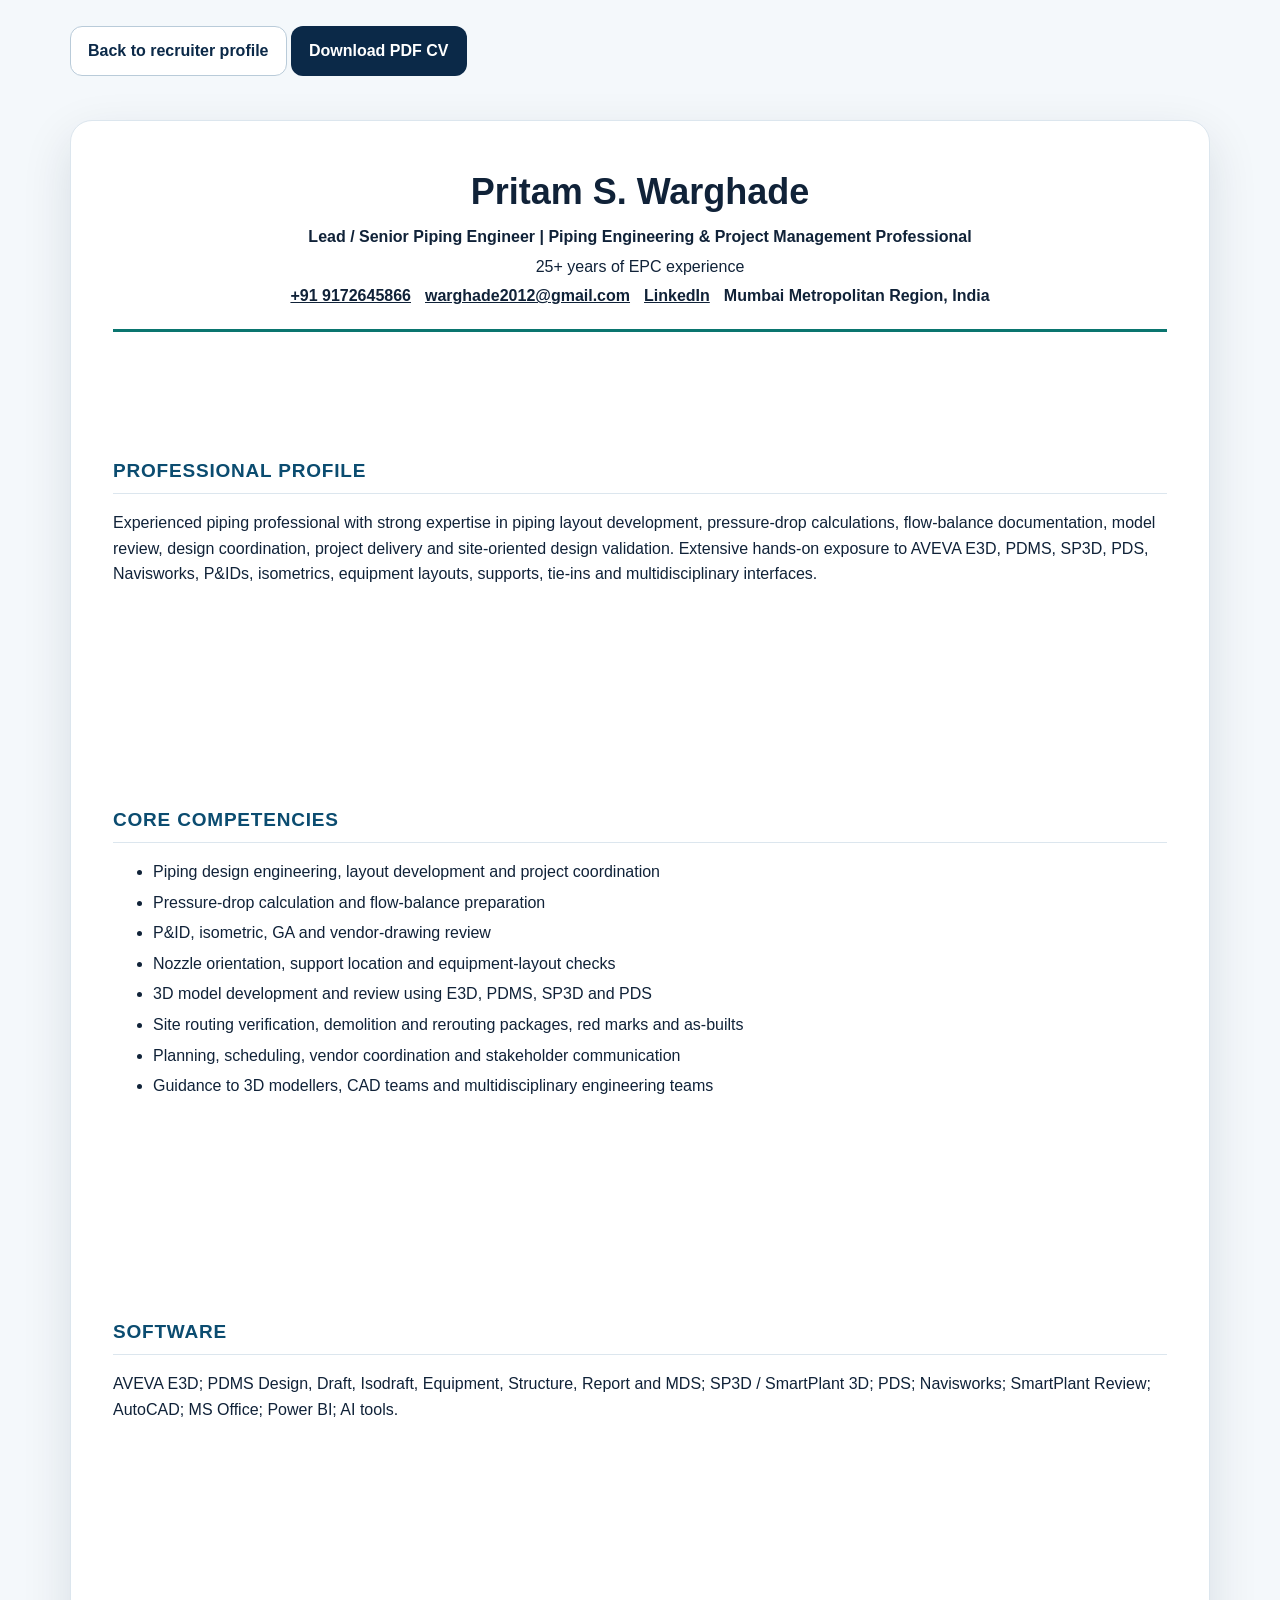
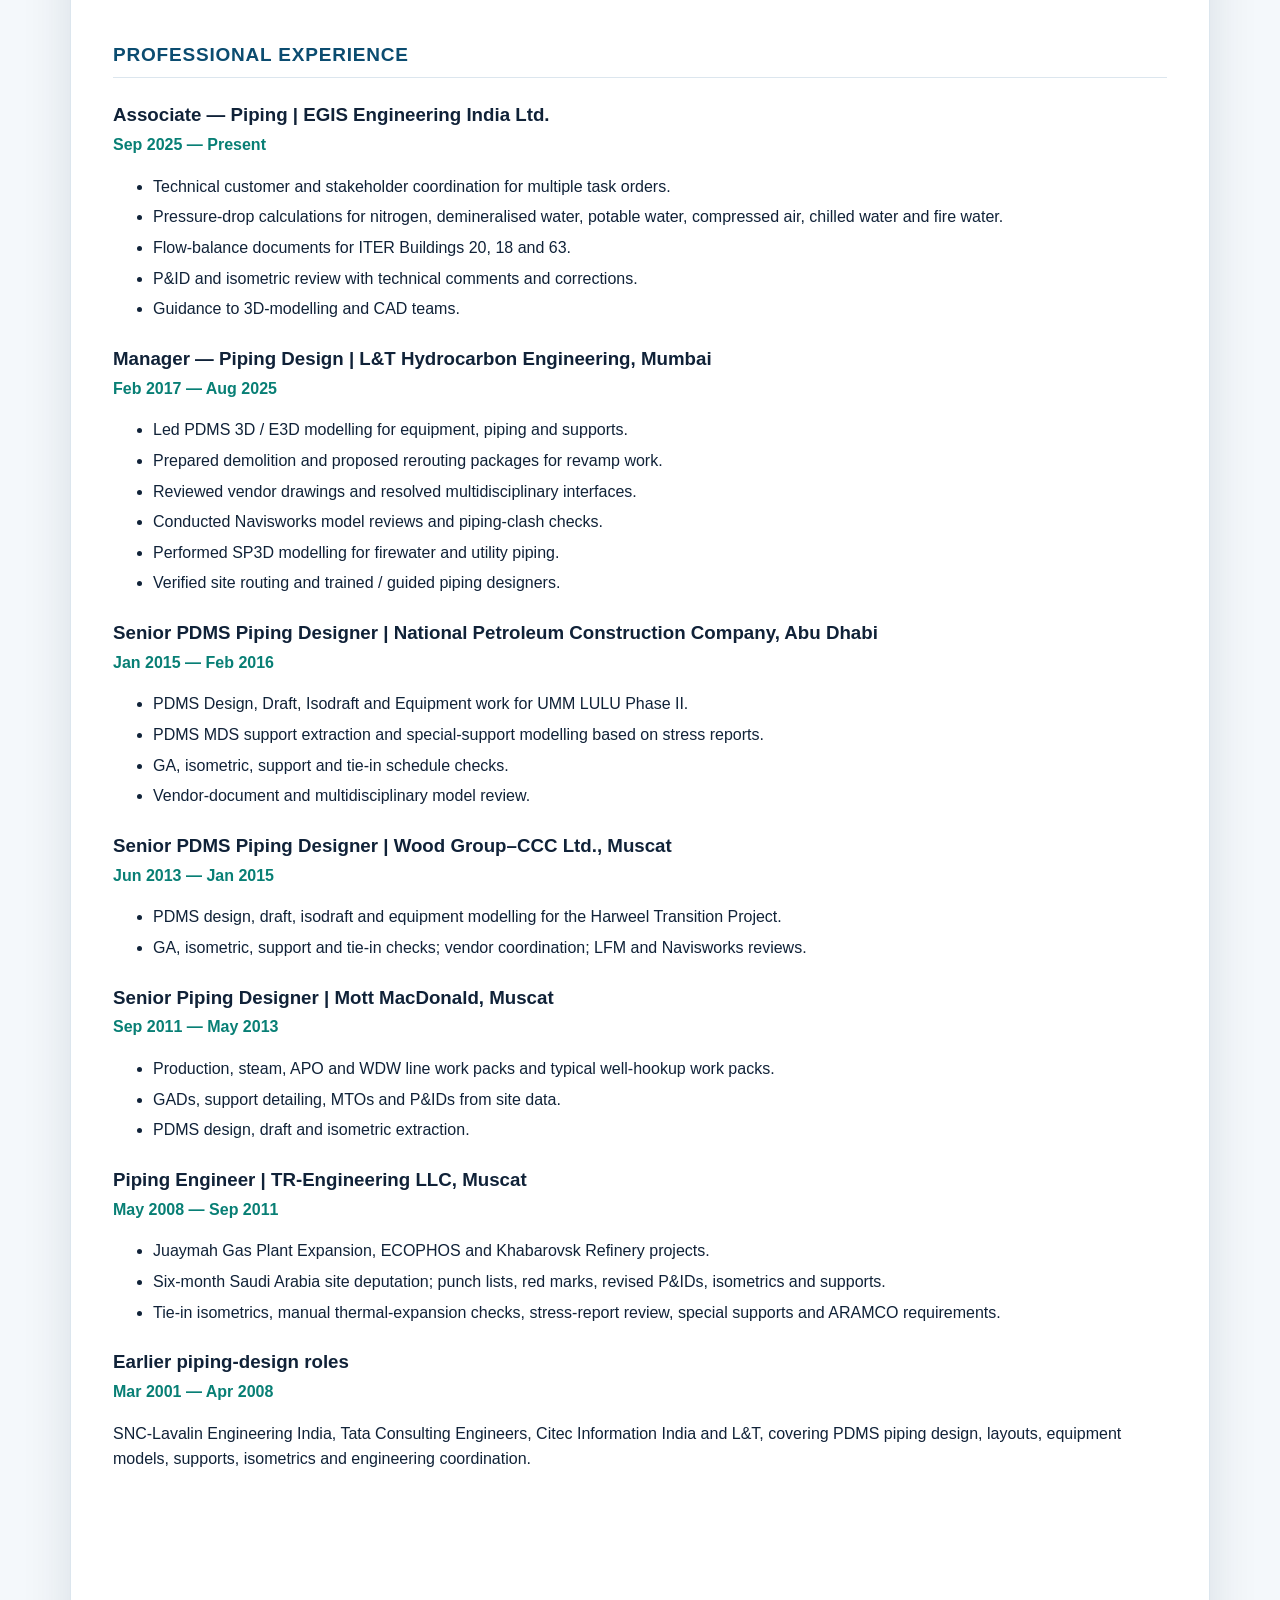
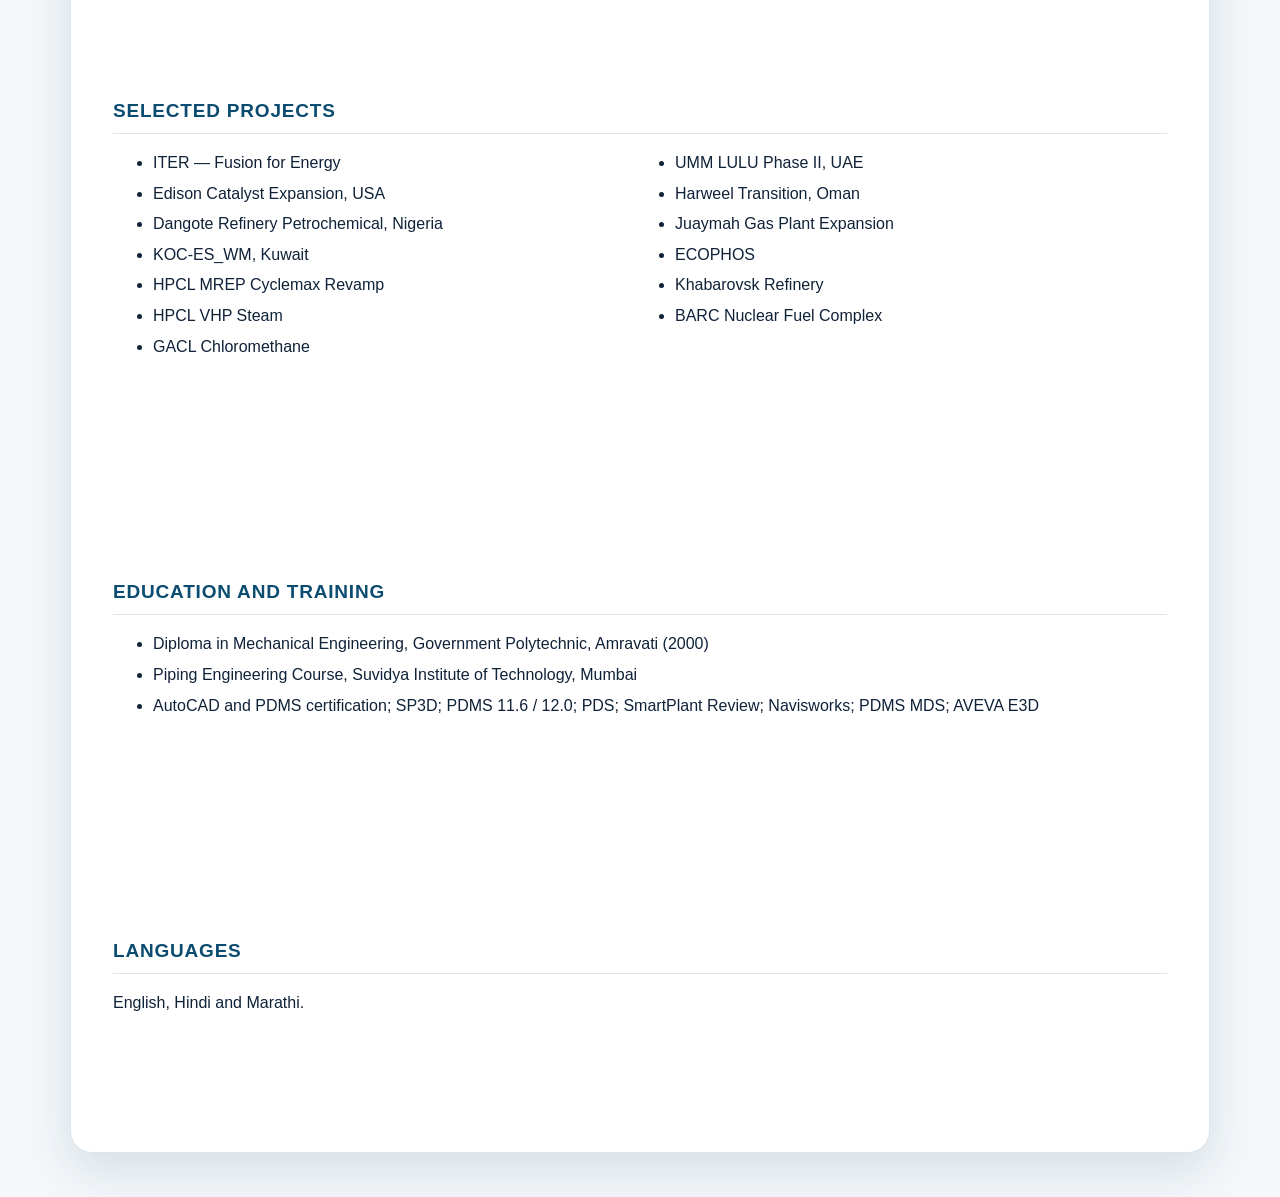
==== resume.html @ 1dea60dc "Add searchable public resume" ====
<!doctype html>
<html lang="en">
<head>
  <meta charset="utf-8">
  <meta name="viewport" content="width=device-width,initial-scale=1">
  <title>Pritam Warghade — Searchable Resume | Lead / Senior Piping Engineer</title>
  <meta name="description" content="Searchable professional resume of Pritam S. Warghade, Lead / Senior Piping Engineer with 25+ years of EPC experience in E3D, PDMS, SP3D and piping layout.">
  <meta name="robots" content="index,follow">
  <link rel="canonical" href="https://psw2025-cmd.github.io/PRITAM/resume.html">
  <link rel="stylesheet" href="styles.css">
  <style>
    .resume-page{background:#fff;border:1px solid var(--line);border-radius:22px;padding:42px;margin:44px auto;box-shadow:var(--shadow)}
    .resume-head{text-align:center;border-bottom:3px solid #0a756f;padding-bottom:20px}.resume-head h1{margin:0;font-size:36px}.resume-head p{margin:4px 0}.resume-contact{display:flex;flex-wrap:wrap;justify-content:center;gap:14px;font-weight:700}
    .resume-section{margin-top:30px}.resume-section h2{font-size:19px;text-transform:uppercase;letter-spacing:.8px;color:#0b4c70;border-bottom:1px solid var(--line);padding-bottom:7px}.resume-section h3{margin-bottom:2px}.meta{color:var(--teal);font-weight:800}.resume-section li{margin-bottom:5px}.role-block{margin:22px 0;break-inside:avoid}.project-list{columns:2;column-gap:30px}.back{margin:26px 0 0}
    @media(max-width:620px){.resume-page{padding:24px;margin:18px auto}.project-list{columns:1}}@media print{.resume-page{border:0;box-shadow:none;margin:0;padding:0}.back{display:none}}
  </style>
</head>
<body>
<div class="container">
  <div class="back"><a class="btn btn-outline" href="index.html">Back to recruiter profile</a> <a class="btn btn-dark" href="Pritam_Warghade_Public_CV.pdf" download>Download PDF CV</a></div>
  <article class="resume-page">
    <header class="resume-head">
      <h1>Pritam S. Warghade</h1>
      <p><strong>Lead / Senior Piping Engineer | Piping Engineering &amp; Project Management Professional</strong></p>
      <p>25+ years of EPC experience</p>
      <div class="resume-contact"><a href="tel:+919172645866">+91 9172645866</a><a href="mailto:warghade2012@gmail.com">warghade2012@gmail.com</a><a href="https://www.linkedin.com/in/pritam-warghade-b8982414">LinkedIn</a><span>Mumbai Metropolitan Region, India</span></div>
    </header>
    <section class="resume-section"><h2>Professional profile</h2><p>Experienced piping professional with strong expertise in piping layout development, pressure-drop calculations, flow-balance documentation, model review, design coordination, project delivery and site-oriented design validation. Extensive hands-on exposure to AVEVA E3D, PDMS, SP3D, PDS, Navisworks, P&amp;IDs, isometrics, equipment layouts, supports, tie-ins and multidisciplinary interfaces.</p></section>
    <section class="resume-section"><h2>Core competencies</h2><ul><li>Piping design engineering, layout development and project coordination</li><li>Pressure-drop calculation and flow-balance preparation</li><li>P&amp;ID, isometric, GA and vendor-drawing review</li><li>Nozzle orientation, support location and equipment-layout checks</li><li>3D model development and review using E3D, PDMS, SP3D and PDS</li><li>Site routing verification, demolition and rerouting packages, red marks and as-builts</li><li>Planning, scheduling, vendor coordination and stakeholder communication</li><li>Guidance to 3D modellers, CAD teams and multidisciplinary engineering teams</li></ul></section>
    <section class="resume-section"><h2>Software</h2><p>AVEVA E3D; PDMS Design, Draft, Isodraft, Equipment, Structure, Report and MDS; SP3D / SmartPlant 3D; PDS; Navisworks; SmartPlant Review; AutoCAD; MS Office; Power BI; AI tools.</p></section>
    <section class="resume-section"><h2>Professional experience</h2>
      <div class="role-block"><h3>Associate — Piping | EGIS Engineering India Ltd.</h3><div class="meta">Sep 2025 — Present</div><ul><li>Technical customer and stakeholder coordination for multiple task orders.</li><li>Pressure-drop calculations for nitrogen, demineralised water, potable water, compressed air, chilled water and fire water.</li><li>Flow-balance documents for ITER Buildings 20, 18 and 63.</li><li>P&amp;ID and isometric review with technical comments and corrections.</li><li>Guidance to 3D-modelling and CAD teams.</li></ul></div>
      <div class="role-block"><h3>Manager — Piping Design | L&amp;T Hydrocarbon Engineering, Mumbai</h3><div class="meta">Feb 2017 — Aug 2025</div><ul><li>Led PDMS 3D / E3D modelling for equipment, piping and supports.</li><li>Prepared demolition and proposed rerouting packages for revamp work.</li><li>Reviewed vendor drawings and resolved multidisciplinary interfaces.</li><li>Conducted Navisworks model reviews and piping-clash checks.</li><li>Performed SP3D modelling for firewater and utility piping.</li><li>Verified site routing and trained / guided piping designers.</li></ul></div>
      <div class="role-block"><h3>Senior PDMS Piping Designer | National Petroleum Construction Company, Abu Dhabi</h3><div class="meta">Jan 2015 — Feb 2016</div><ul><li>PDMS Design, Draft, Isodraft and Equipment work for UMM LULU Phase II.</li><li>PDMS MDS support extraction and special-support modelling based on stress reports.</li><li>GA, isometric, support and tie-in schedule checks.</li><li>Vendor-document and multidisciplinary model review.</li></ul></div>
      <div class="role-block"><h3>Senior PDMS Piping Designer | Wood Group–CCC Ltd., Muscat</h3><div class="meta">Jun 2013 — Jan 2015</div><ul><li>PDMS design, draft, isodraft and equipment modelling for the Harweel Transition Project.</li><li>GA, isometric, support and tie-in checks; vendor coordination; LFM and Navisworks reviews.</li></ul></div>
      <div class="role-block"><h3>Senior Piping Designer | Mott MacDonald, Muscat</h3><div class="meta">Sep 2011 — May 2013</div><ul><li>Production, steam, APO and WDW line work packs and typical well-hookup work packs.</li><li>GADs, support detailing, MTOs and P&amp;IDs from site data.</li><li>PDMS design, draft and isometric extraction.</li></ul></div>
      <div class="role-block"><h3>Piping Engineer | TR-Engineering LLC, Muscat</h3><div class="meta">May 2008 — Sep 2011</div><ul><li>Juaymah Gas Plant Expansion, ECOPHOS and Khabarovsk Refinery projects.</li><li>Six-month Saudi Arabia site deputation; punch lists, red marks, revised P&amp;IDs, isometrics and supports.</li><li>Tie-in isometrics, manual thermal-expansion checks, stress-report review, special supports and ARAMCO requirements.</li></ul></div>
      <div class="role-block"><h3>Earlier piping-design roles</h3><div class="meta">Mar 2001 — Apr 2008</div><p>SNC-Lavalin Engineering India, Tata Consulting Engineers, Citec Information India and L&amp;T, covering PDMS piping design, layouts, equipment models, supports, isometrics and engineering coordination.</p></div>
    </section>
    <section class="resume-section"><h2>Selected projects</h2><ul class="project-list"><li>ITER — Fusion for Energy</li><li>Edison Catalyst Expansion, USA</li><li>Dangote Refinery Petrochemical, Nigeria</li><li>KOC-ES_WM, Kuwait</li><li>HPCL MREP Cyclemax Revamp</li><li>HPCL VHP Steam</li><li>GACL Chloromethane</li><li>UMM LULU Phase II, UAE</li><li>Harweel Transition, Oman</li><li>Juaymah Gas Plant Expansion</li><li>ECOPHOS</li><li>Khabarovsk Refinery</li><li>BARC Nuclear Fuel Complex</li></ul></section>
    <section class="resume-section"><h2>Education and training</h2><ul><li>Diploma in Mechanical Engineering, Government Polytechnic, Amravati (2000)</li><li>Piping Engineering Course, Suvidya Institute of Technology, Mumbai</li><li>AutoCAD and PDMS certification; SP3D; PDMS 11.6 / 12.0; PDS; SmartPlant Review; Navisworks; PDMS MDS; AVEVA E3D</li></ul></section>
    <section class="resume-section"><h2>Languages</h2><p>English, Hindi and Marathi.</p></section>
  </article>
</div>
</body>
</html>
---- styles.css ----
:root {
  --ink: #102238;
  --muted: #5a6b7d;
  --navy: #0b2948;
  --blue: #125b8f;
  --teal: #087f75;
  --gold: #d49a2a;
  --light: #f4f8fb;
  --line: #dce6ee;
  --white: #ffffff;
  --shadow: 0 18px 50px rgba(10, 35, 60, .12);
  --radius: 22px;
}

* { box-sizing: border-box; }
html { scroll-behavior: smooth; }
body {
  margin: 0;
  color: var(--ink);
  background: var(--light);
  font-family: Inter, "Segoe UI", Arial, sans-serif;
  line-height: 1.6;
}
a { color: inherit; }
img { max-width: 100%; }
.container { width: min(1140px, calc(100% - 36px)); margin: 0 auto; }
.skip-link { position: absolute; left: -9999px; top: auto; }
.skip-link:focus { left: 16px; top: 16px; z-index: 1000; padding: 10px 14px; background: #fff; border-radius: 8px; }

.topbar {
  background: var(--navy);
  color: #dcecf8;
  font-size: 14px;
}
.topbar .container {
  min-height: 42px;
  display: flex;
  align-items: center;
  justify-content: space-between;
  gap: 18px;
}
.topbar a { text-decoration: none; }
.topbar a:hover { color: #fff; }

.site-header {
  position: sticky;
  top: 0;
  z-index: 100;
  background: rgba(255,255,255,.94);
  backdrop-filter: blur(12px);
  border-bottom: 1px solid rgba(220,230,238,.9);
}
.nav {
  min-height: 70px;
  display: flex;
  align-items: center;
  justify-content: space-between;
  gap: 24px;
}
.brand { display: flex; align-items: center; gap: 12px; text-decoration: none; }
.brand-mark {
  width: 44px; height: 44px;
  border-radius: 14px;
  display: grid; place-items: center;
  color: white;
  background: linear-gradient(135deg, var(--blue), var(--teal));
  font-weight: 800;
  letter-spacing: .5px;
  box-shadow: 0 8px 20px rgba(18, 91, 143, .25);
}
.brand-text strong { display: block; font-size: 16px; line-height: 1.15; }
.brand-text span { display: block; color: var(--muted); font-size: 12px; }
.nav-links { display: flex; align-items: center; gap: 22px; }
.nav-links a { text-decoration: none; color: #29425b; font-weight: 650; font-size: 14px; }
.nav-links a:hover { color: var(--blue); }

.hero {
  position: relative;
  overflow: hidden;
  color: white;
  background:
    radial-gradient(circle at 85% 10%, rgba(30,171,161,.28), transparent 28%),
    radial-gradient(circle at 8% 85%, rgba(212,154,42,.20), transparent 25%),
    linear-gradient(135deg, #061c31 0%, #0b3156 57%, #0a5d67 100%);
  padding: 82px 0 72px;
}
.hero::before {
  content: "";
  position: absolute;
  inset: 0;
  opacity: .12;
  background-image:
    linear-gradient(rgba(255,255,255,.15) 1px, transparent 1px),
    linear-gradient(90deg, rgba(255,255,255,.15) 1px, transparent 1px);
  background-size: 42px 42px;
  mask-image: linear-gradient(to bottom, #000, transparent);
}
.hero-grid { position: relative; display: grid; grid-template-columns: 1.55fr .85fr; gap: 52px; align-items: center; }
.eyebrow {
  display: inline-flex; align-items: center; gap: 8px;
  padding: 7px 12px;
  border: 1px solid rgba(255,255,255,.28);
  border-radius: 999px;
  background: rgba(255,255,255,.08);
  font-size: 13px;
  font-weight: 700;
  letter-spacing: .3px;
}
.status-dot { width: 8px; height: 8px; border-radius: 50%; background: #55e2a9; box-shadow: 0 0 0 6px rgba(85,226,169,.12); }
.hero h1 { margin: 22px 0 8px; font-size: clamp(42px, 7vw, 72px); line-height: 1.02; letter-spacing: -2.4px; }
.hero h2 { margin: 0; font-size: clamp(20px, 3vw, 30px); font-weight: 650; color: #c8e6f4; }
.hero p { max-width: 760px; margin: 22px 0 0; font-size: 18px; color: #d7e6f0; }
.hero-tags { display: flex; flex-wrap: wrap; gap: 9px; margin-top: 24px; }
.hero-tags span { padding: 7px 11px; border-radius: 999px; background: rgba(255,255,255,.11); border: 1px solid rgba(255,255,255,.15); font-size: 13px; font-weight: 650; }
.actions { display: flex; flex-wrap: wrap; gap: 12px; margin-top: 30px; }
.btn {
  display: inline-flex; align-items: center; justify-content: center; gap: 9px;
  min-height: 48px;
  padding: 11px 17px;
  border-radius: 12px;
  text-decoration: none;
  font-weight: 750;
  border: 1px solid transparent;
  transition: transform .18s ease, box-shadow .18s ease, background .18s ease;
}
.btn:hover { transform: translateY(-2px); }
.btn-primary { background: #ffffff; color: var(--navy); box-shadow: 0 12px 28px rgba(0,0,0,.18); }
.btn-secondary { background: rgba(255,255,255,.09); color: #fff; border-color: rgba(255,255,255,.28); }
.btn-whatsapp { background: #25d366; color: #092f1c; }
.btn-dark { background: var(--navy); color: #fff; }
.btn-outline { border-color: #b9cbd9; color: var(--navy); background: #fff; }
.icon { width: 19px; height: 19px; display: inline-block; }

.hero-card {
  padding: 28px;
  border-radius: 28px;
  background: rgba(255,255,255,.10);
  border: 1px solid rgba(255,255,255,.22);
  box-shadow: 0 25px 70px rgba(0,0,0,.22);
  backdrop-filter: blur(10px);
}
.monogram {
  width: 112px; height: 112px;
  margin: 0 auto 18px;
  border-radius: 32px;
  display: grid; place-items: center;
  font-size: 38px; font-weight: 900;
  color: white;
  background: linear-gradient(135deg, #238ec2, #16a395 60%, #d49a2a);
  box-shadow: inset 0 0 0 1px rgba(255,255,255,.35), 0 18px 40px rgba(0,0,0,.22);
}
.hero-card h3 { text-align: center; margin: 0; font-size: 22px; }
.hero-card .role { text-align: center; color: #cce5ef; margin: 4px 0 20px; }
.quick-list { display: grid; gap: 10px; }
.quick-item { display: flex; gap: 11px; align-items: flex-start; padding: 11px 12px; background: rgba(255,255,255,.08); border-radius: 12px; }
.quick-item strong { display: block; font-size: 13px; }
.quick-item span, .quick-item a { color: #d9ebf4; font-size: 13px; text-decoration: none; overflow-wrap: anywhere; }

.stats { margin-top: -28px; position: relative; z-index: 4; }
.stats-grid { display: grid; grid-template-columns: repeat(4,1fr); background: white; border-radius: var(--radius); box-shadow: var(--shadow); overflow: hidden; border: 1px solid var(--line); }
.stat { padding: 26px 22px; text-align: center; border-right: 1px solid var(--line); }
.stat:last-child { border-right: 0; }
.stat strong { display: block; color: var(--navy); font-size: 28px; line-height: 1; }
.stat span { display: block; margin-top: 8px; color: var(--muted); font-size: 13px; font-weight: 650; }

section { padding: 78px 0; }
.section-head { max-width: 760px; margin-bottom: 34px; }
.kicker { color: var(--teal); font-size: 13px; font-weight: 800; letter-spacing: 1.4px; text-transform: uppercase; }
.section-head h2 { margin: 8px 0 10px; font-size: clamp(30px, 4vw, 44px); line-height: 1.15; letter-spacing: -1px; }
.section-head p { color: var(--muted); margin: 0; font-size: 17px; }

.about-grid { display: grid; grid-template-columns: 1.1fr .9fr; gap: 38px; align-items: start; }
.panel { background: #fff; border: 1px solid var(--line); border-radius: var(--radius); padding: 30px; box-shadow: 0 12px 35px rgba(15,42,68,.06); }
.panel p:first-child { margin-top: 0; }
.panel p:last-child { margin-bottom: 0; }
.highlights { display: grid; grid-template-columns: 1fr 1fr; gap: 14px; }
.highlight { padding: 18px; border-radius: 16px; background: linear-gradient(145deg, #f8fbfd, #edf5f8); border: 1px solid #e0eaef; }
.highlight strong { display: block; color: var(--navy); margin-bottom: 5px; }
.highlight span { color: var(--muted); font-size: 14px; }

.expertise { background: white; border-top: 1px solid var(--line); border-bottom: 1px solid var(--line); }
.card-grid { display: grid; grid-template-columns: repeat(3,1fr); gap: 18px; }
.card { padding: 25px; border: 1px solid var(--line); border-radius: 18px; background: linear-gradient(180deg,#fff,#f8fbfd); }
.card-icon { width: 42px; height: 42px; display: grid; place-items: center; border-radius: 12px; color: white; background: linear-gradient(135deg, var(--blue), var(--teal)); font-weight: 900; margin-bottom: 16px; }
.card h3 { margin: 0 0 8px; font-size: 18px; }
.card p { margin: 0; color: var(--muted); font-size: 14px; }

.skills-wrap { display: grid; grid-template-columns: 1fr 1fr; gap: 28px; }
.skill-group h3 { margin-top: 0; }
.chips { display: flex; flex-wrap: wrap; gap: 10px; }
.chip { padding: 9px 12px; background: #edf5f8; color: #173a56; border: 1px solid #d7e7ef; border-radius: 999px; font-weight: 700; font-size: 13px; }

.projects { background: #071f36; color: white; }
.projects .section-head p { color: #c1d5e4; }
.project-grid { display: grid; grid-template-columns: repeat(3,1fr); gap: 16px; }
.project { padding: 22px; border-radius: 18px; background: rgba(255,255,255,.07); border: 1px solid rgba(255,255,255,.14); }
.project h3 { margin: 0 0 4px; font-size: 17px; }
.project p { margin: 0; color: #bfd5e3; font-size: 13px; }

.timeline { position: relative; margin-left: 8px; }
.timeline::before { content: ""; position: absolute; left: 10px; top: 6px; bottom: 6px; width: 2px; background: #c9dbe6; }
.timeline-item { position: relative; display: grid; grid-template-columns: 180px 1fr; gap: 28px; padding: 0 0 28px 38px; }
.timeline-item::before { content: ""; position: absolute; left: 3px; top: 7px; width: 16px; height: 16px; border-radius: 50%; background: var(--teal); box-shadow: 0 0 0 5px #dcefed; }
.timeline-date { color: var(--teal); font-weight: 800; font-size: 14px; }
.timeline-content { background: #fff; border: 1px solid var(--line); border-radius: 16px; padding: 20px; }
.timeline-content h3 { margin: 0 0 2px; font-size: 18px; }
.timeline-content strong { color: var(--blue); }
.timeline-content p { margin: 8px 0 0; color: var(--muted); font-size: 14px; }

.contact-section { background: linear-gradient(135deg, #e8f5f4, #edf5fb); }
.contact-grid { display: grid; grid-template-columns: 1.2fr .8fr; gap: 26px; }
.contact-card { background: #fff; border: 1px solid var(--line); border-radius: var(--radius); padding: 30px; box-shadow: var(--shadow); }
.contact-row { display: grid; grid-template-columns: 46px 1fr; gap: 13px; align-items: center; padding: 14px 0; border-bottom: 1px solid var(--line); }
.contact-row:last-child { border-bottom: 0; }
.contact-row .round { width: 42px; height: 42px; display: grid; place-items: center; border-radius: 12px; background: #edf5f8; color: var(--blue); font-weight: 900; }
.contact-row small { display: block; color: var(--muted); }
.contact-row a { text-decoration: none; font-weight: 800; overflow-wrap: anywhere; }
.qr-card { text-align: center; }
.qr-card img { width: 210px; height: 210px; background: white; padding: 10px; border: 1px solid var(--line); border-radius: 16px; }
.qr-card p { color: var(--muted); font-size: 14px; }

.footer { background: #061a2d; color: #c5d7e4; padding: 30px 0 90px; }
.footer-grid { display: flex; justify-content: space-between; align-items: center; gap: 20px; }
.footer a { color: white; }

.mobile-bar { display: none; }
.print-only { display: none; }

@media (max-width: 900px) {
  .nav-links { display: none; }
  .hero { padding-top: 58px; }
  .hero-grid, .about-grid, .skills-wrap, .contact-grid { grid-template-columns: 1fr; }
  .hero-card { max-width: 520px; }
  .stats-grid { grid-template-columns: 1fr 1fr; }
  .stat:nth-child(2) { border-right: 0; }
  .stat:nth-child(-n+2) { border-bottom: 1px solid var(--line); }
  .card-grid, .project-grid { grid-template-columns: 1fr 1fr; }
  .timeline-item { grid-template-columns: 1fr; gap: 7px; }
}

@media (max-width: 620px) {
  .topbar .container { min-height: 48px; font-size: 12px; justify-content: center; text-align: center; }
  .topbar .hide-mobile { display: none; }
  .brand-text span { display: none; }
  .hero { padding: 48px 0 58px; }
  .hero h1 { letter-spacing: -1.6px; }
  .actions .btn { width: 100%; }
  .stats { margin-top: -18px; }
  section { padding: 58px 0; }
  .highlights, .card-grid, .project-grid { grid-template-columns: 1fr; }
  .panel, .contact-card { padding: 22px; }
  .footer { padding-bottom: 110px; }
  .footer-grid { flex-direction: column; text-align: center; }
  .mobile-bar {
    display: grid;
    grid-template-columns: repeat(3,1fr);
    position: fixed;
    bottom: 0; left: 0; right: 0;
    z-index: 200;
    background: white;
    border-top: 1px solid var(--line);
    box-shadow: 0 -10px 30px rgba(10,35,60,.12);
  }
  .mobile-bar a { padding: 12px 8px; text-align: center; text-decoration: none; font-size: 12px; font-weight: 800; color: var(--navy); }
  .mobile-bar a:nth-child(2) { background: #25d366; color: #082a18; }
}

@media print {
  body { background: white; }
  .topbar, .site-header, .mobile-bar, .actions, .qr-card, .footer { display: none !important; }
  .hero { color: var(--ink); background: white; padding: 24px 0; }
  .hero::before { display: none; }
  .hero-grid { grid-template-columns: 1fr; }
  .hero p, .hero h2 { color: var(--ink); }
  .hero-card { display: none; }
  .stats { margin-top: 0; }
  .stats-grid, .panel, .card, .timeline-content, .contact-card { box-shadow: none; }
  section { padding: 30px 0; break-inside: avoid; }
  .print-only { display: block; }
}
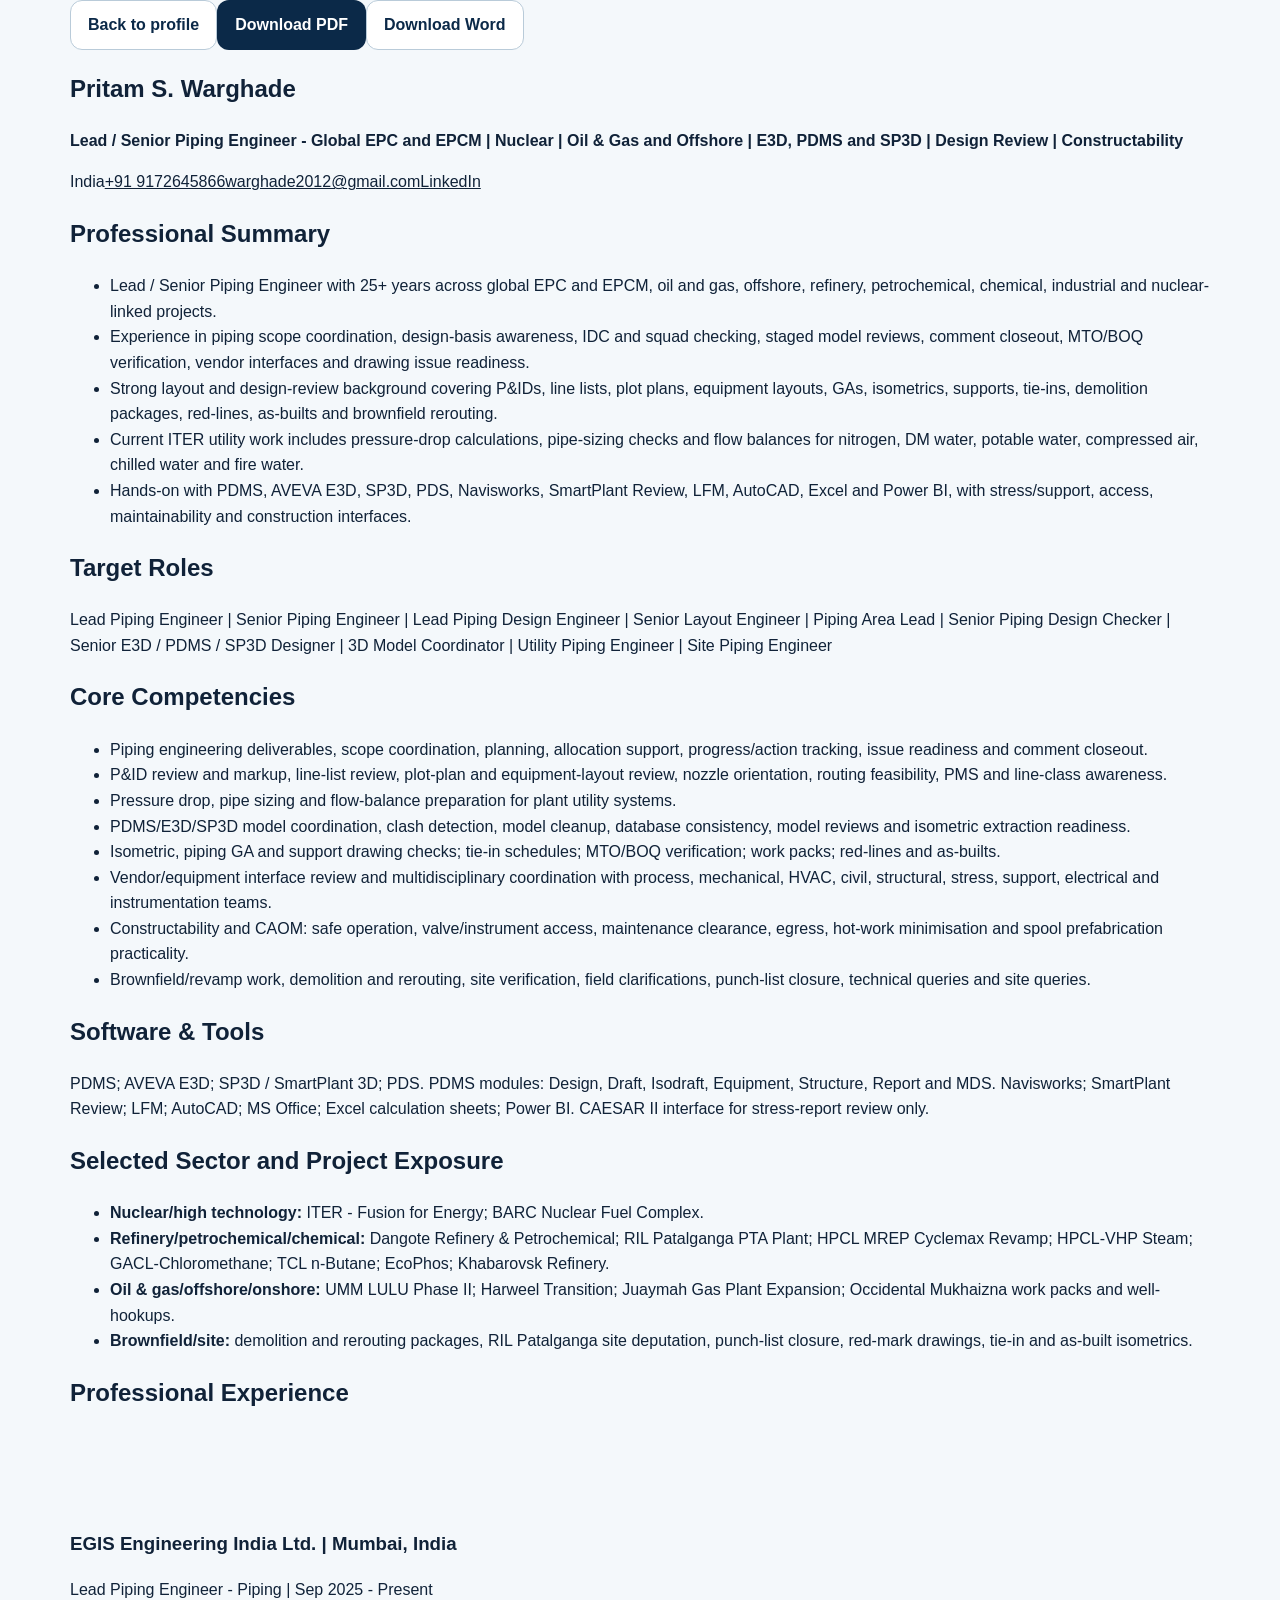
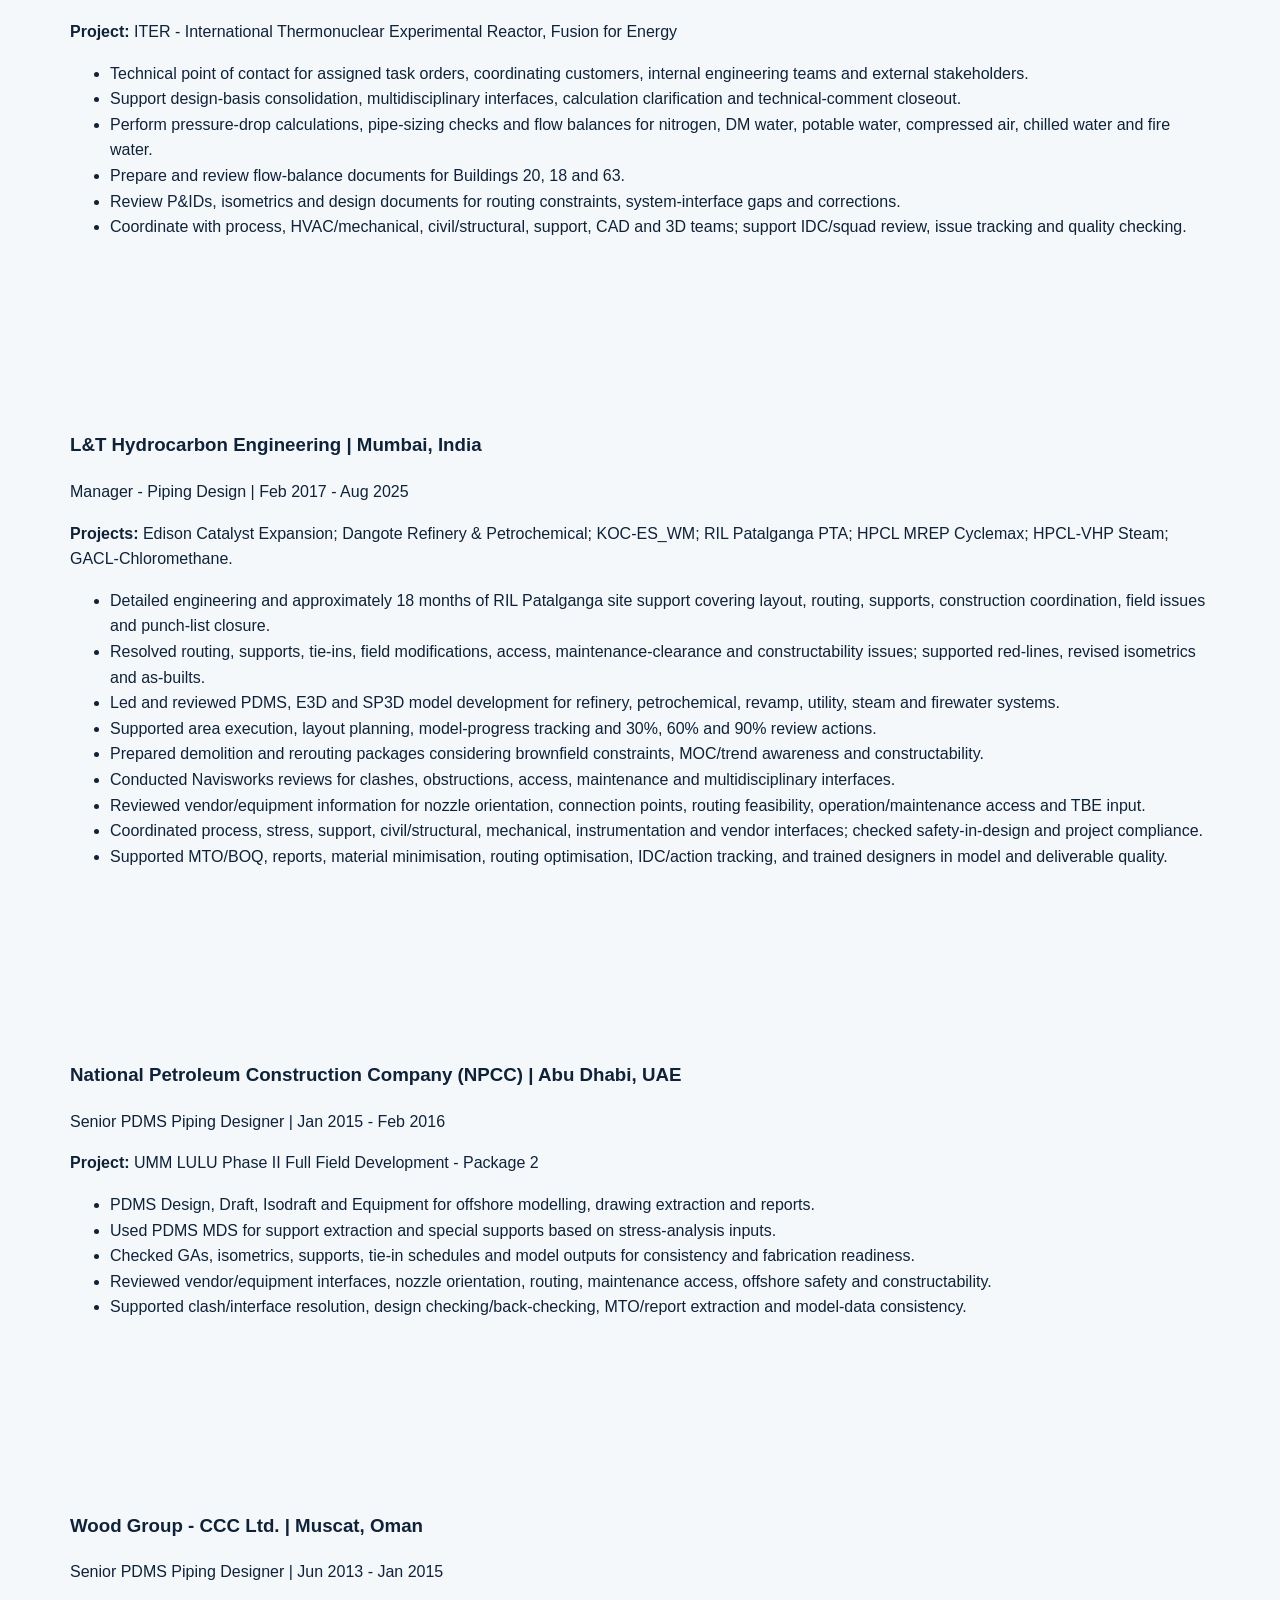
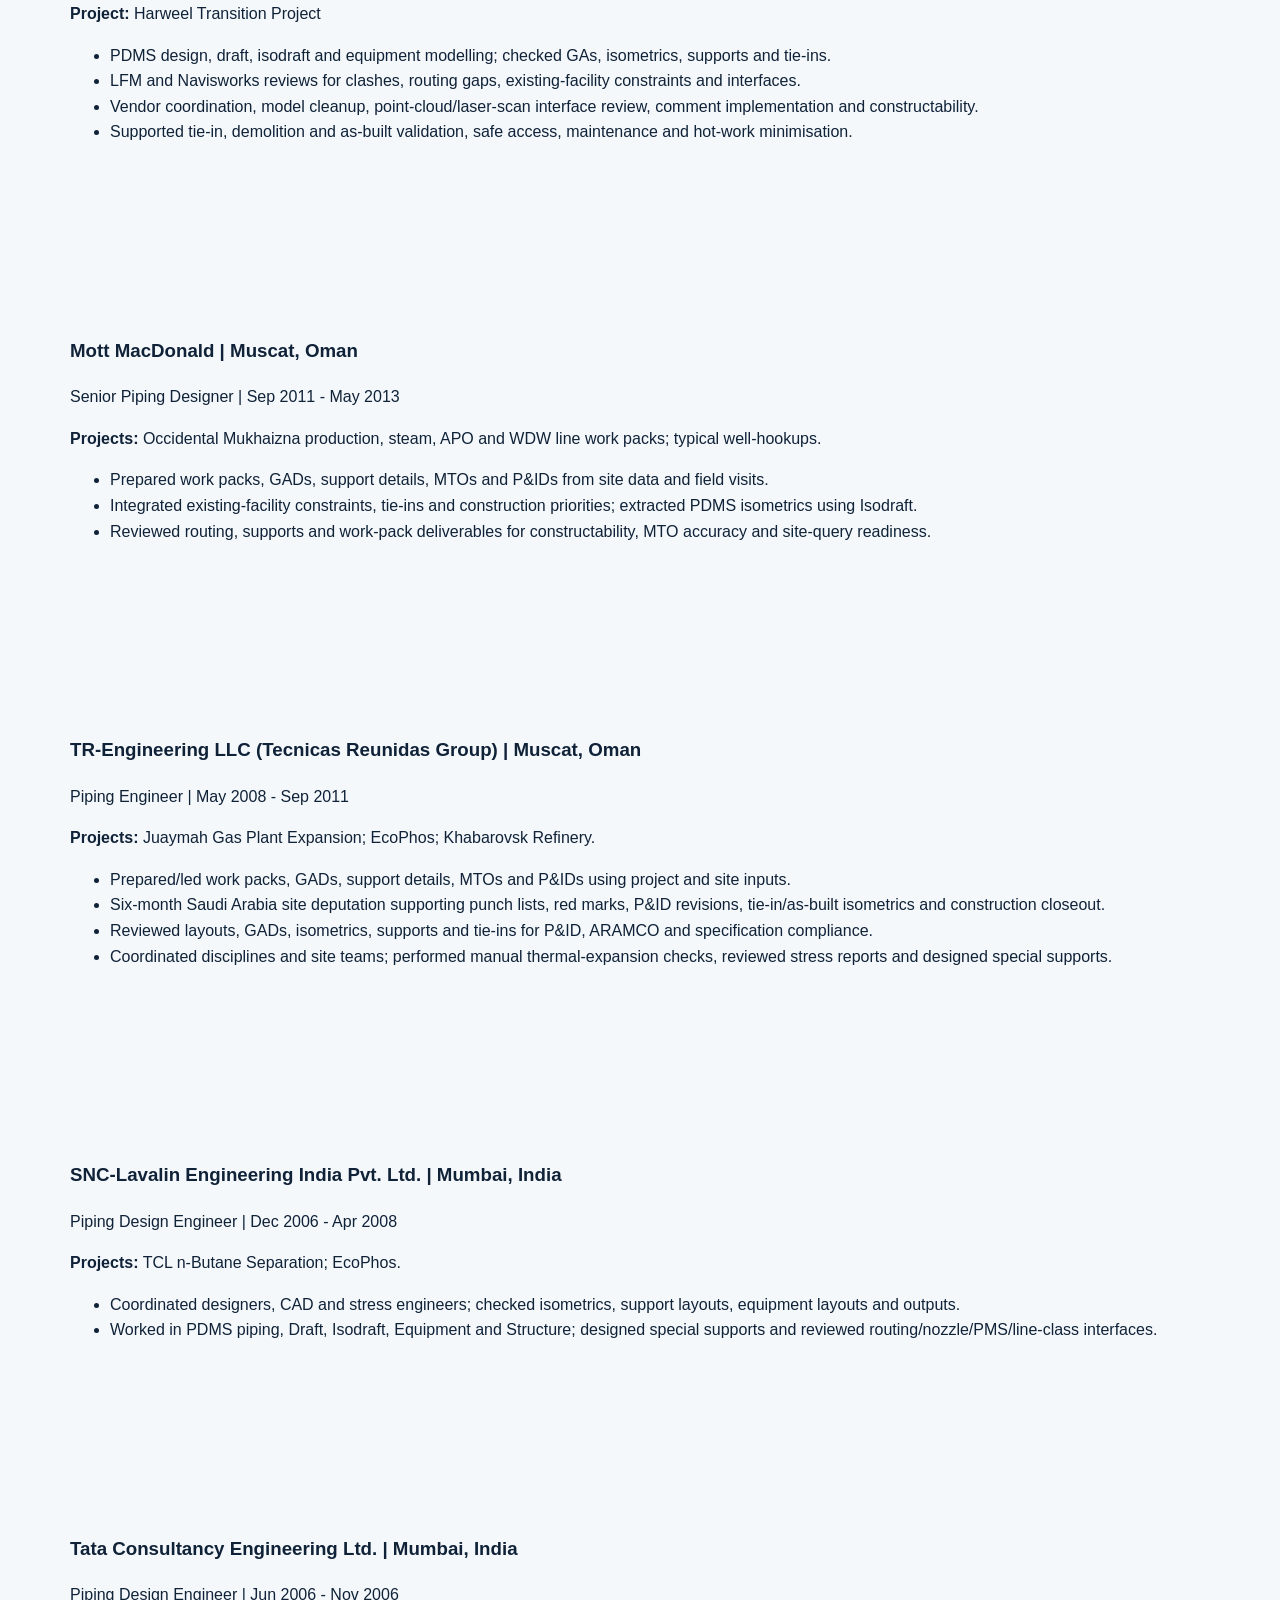
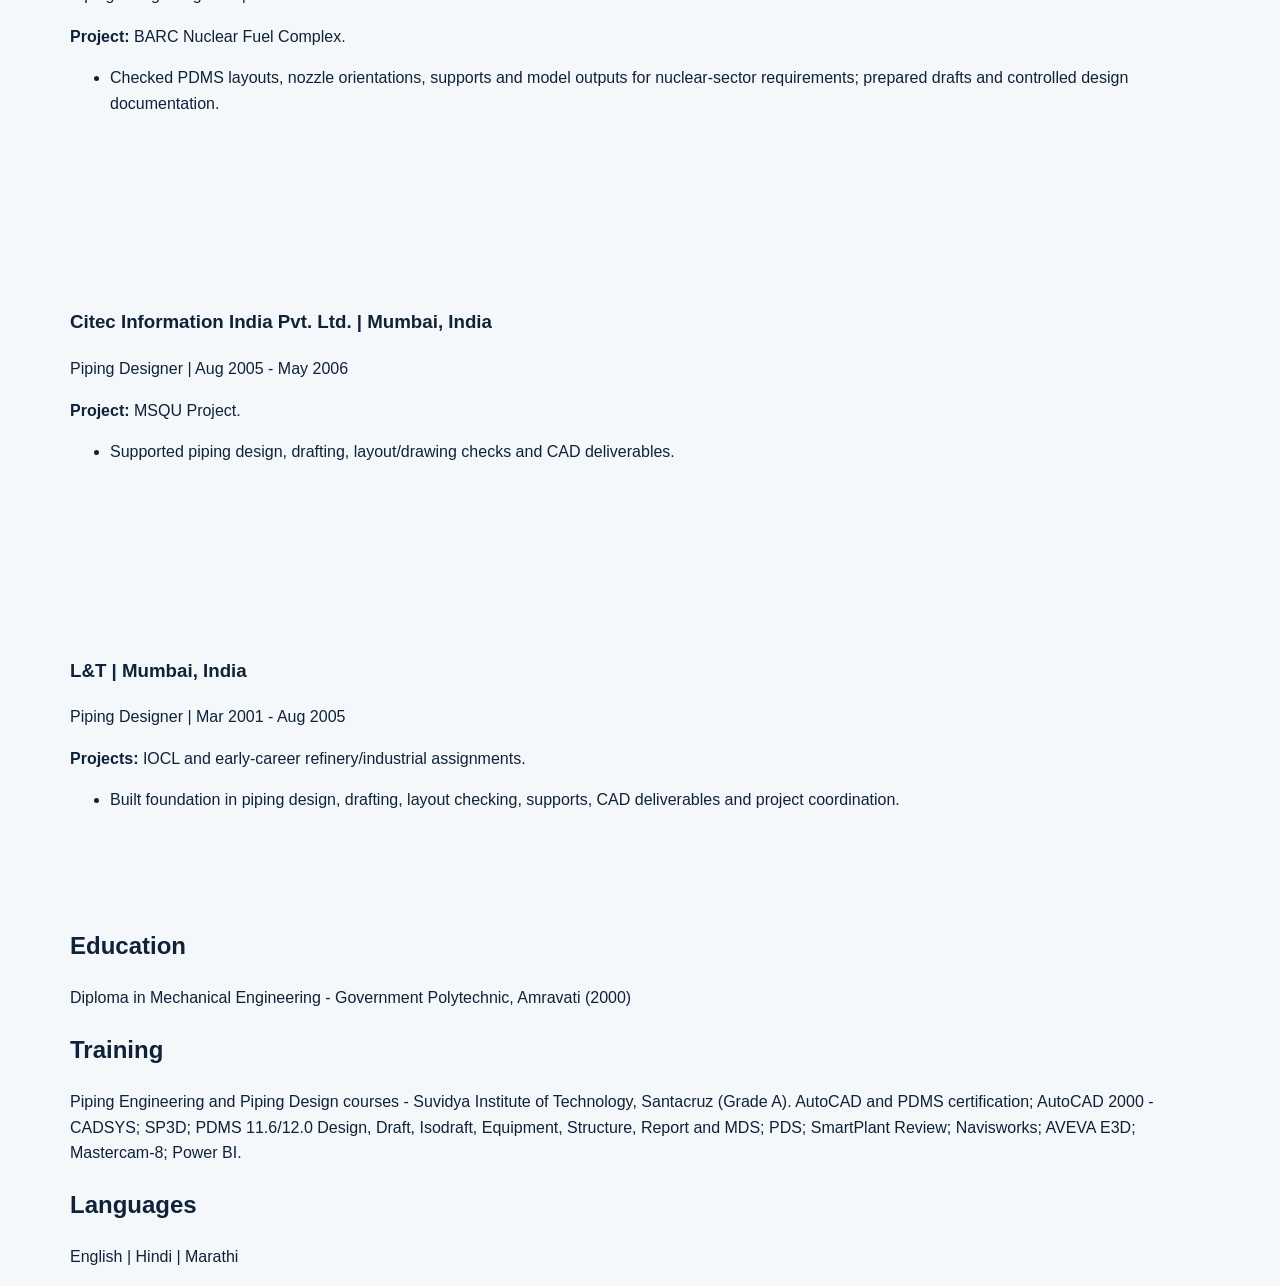
==== commit 27ff5955: "Replace searchable resume with authoritative global piping CV" ====
--- a/resume.html
+++ b/resume.html
@@ -1,46 +1,20 @@
-<!doctype html>
-<html lang="en">
-<head>
-  <meta charset="utf-8">
-  <meta name="viewport" content="width=device-width,initial-scale=1">
-  <title>Pritam Warghade — Searchable Resume | Lead / Senior Piping Engineer</title>
-  <meta name="description" content="Searchable professional resume of Pritam S. Warghade, Lead / Senior Piping Engineer with 25+ years of EPC experience in E3D, PDMS, SP3D and piping layout.">
-  <meta name="robots" content="index,follow">
-  <link rel="canonical" href="https://psw2025-cmd.github.io/PRITAM/resume.html">
-  <link rel="stylesheet" href="styles.css">
-  <style>
-    .resume-page{background:#fff;border:1px solid var(--line);border-radius:22px;padding:42px;margin:44px auto;box-shadow:var(--shadow)}
-    .resume-head{text-align:center;border-bottom:3px solid #0a756f;padding-bottom:20px}.resume-head h1{margin:0;font-size:36px}.resume-head p{margin:4px 0}.resume-contact{display:flex;flex-wrap:wrap;justify-content:center;gap:14px;font-weight:700}
-    .resume-section{margin-top:30px}.resume-section h2{font-size:19px;text-transform:uppercase;letter-spacing:.8px;color:#0b4c70;border-bottom:1px solid var(--line);padding-bottom:7px}.resume-section h3{margin-bottom:2px}.meta{color:var(--teal);font-weight:800}.resume-section li{margin-bottom:5px}.role-block{margin:22px 0;break-inside:avoid}.project-list{columns:2;column-gap:30px}.back{margin:26px 0 0}
-    @media(max-width:620px){.resume-page{padding:24px;margin:18px auto}.project-list{columns:1}}@media print{.resume-page{border:0;box-shadow:none;margin:0;padding:0}.back{display:none}}
-  </style>
-</head>
-<body>
-<div class="container">
-  <div class="back"><a class="btn btn-outline" href="index.html">Back to recruiter profile</a> <a class="btn btn-dark" href="Pritam_Warghade_Public_CV.pdf" download>Download PDF CV</a></div>
-  <article class="resume-page">
-    <header class="resume-head">
-      <h1>Pritam S. Warghade</h1>
-      <p><strong>Lead / Senior Piping Engineer | Piping Engineering &amp; Project Management Professional</strong></p>
-      <p>25+ years of EPC experience</p>
-      <div class="resume-contact"><a href="tel:+919172645866">+91 9172645866</a><a href="mailto:warghade2012@gmail.com">warghade2012@gmail.com</a><a href="https://www.linkedin.com/in/pritam-warghade-b8982414">LinkedIn</a><span>Mumbai Metropolitan Region, India</span></div>
-    </header>
-    <section class="resume-section"><h2>Professional profile</h2><p>Experienced piping professional with strong expertise in piping layout development, pressure-drop calculations, flow-balance documentation, model review, design coordination, project delivery and site-oriented design validation. Extensive hands-on exposure to AVEVA E3D, PDMS, SP3D, PDS, Navisworks, P&amp;IDs, isometrics, equipment layouts, supports, tie-ins and multidisciplinary interfaces.</p></section>
-    <section class="resume-section"><h2>Core competencies</h2><ul><li>Piping design engineering, layout development and project coordination</li><li>Pressure-drop calculation and flow-balance preparation</li><li>P&amp;ID, isometric, GA and vendor-drawing review</li><li>Nozzle orientation, support location and equipment-layout checks</li><li>3D model development and review using E3D, PDMS, SP3D and PDS</li><li>Site routing verification, demolition and rerouting packages, red marks and as-builts</li><li>Planning, scheduling, vendor coordination and stakeholder communication</li><li>Guidance to 3D modellers, CAD teams and multidisciplinary engineering teams</li></ul></section>
-    <section class="resume-section"><h2>Software</h2><p>AVEVA E3D; PDMS Design, Draft, Isodraft, Equipment, Structure, Report and MDS; SP3D / SmartPlant 3D; PDS; Navisworks; SmartPlant Review; AutoCAD; MS Office; Power BI; AI tools.</p></section>
-    <section class="resume-section"><h2>Professional experience</h2>
-      <div class="role-block"><h3>Associate — Piping | EGIS Engineering India Ltd.</h3><div class="meta">Sep 2025 — Present</div><ul><li>Technical customer and stakeholder coordination for multiple task orders.</li><li>Pressure-drop calculations for nitrogen, demineralised water, potable water, compressed air, chilled water and fire water.</li><li>Flow-balance documents for ITER Buildings 20, 18 and 63.</li><li>P&amp;ID and isometric review with technical comments and corrections.</li><li>Guidance to 3D-modelling and CAD teams.</li></ul></div>
-      <div class="role-block"><h3>Manager — Piping Design | L&amp;T Hydrocarbon Engineering, Mumbai</h3><div class="meta">Feb 2017 — Aug 2025</div><ul><li>Led PDMS 3D / E3D modelling for equipment, piping and supports.</li><li>Prepared demolition and proposed rerouting packages for revamp work.</li><li>Reviewed vendor drawings and resolved multidisciplinary interfaces.</li><li>Conducted Navisworks model reviews and piping-clash checks.</li><li>Performed SP3D modelling for firewater and utility piping.</li><li>Verified site routing and trained / guided piping designers.</li></ul></div>
-      <div class="role-block"><h3>Senior PDMS Piping Designer | National Petroleum Construction Company, Abu Dhabi</h3><div class="meta">Jan 2015 — Feb 2016</div><ul><li>PDMS Design, Draft, Isodraft and Equipment work for UMM LULU Phase II.</li><li>PDMS MDS support extraction and special-support modelling based on stress reports.</li><li>GA, isometric, support and tie-in schedule checks.</li><li>Vendor-document and multidisciplinary model review.</li></ul></div>
-      <div class="role-block"><h3>Senior PDMS Piping Designer | Wood Group–CCC Ltd., Muscat</h3><div class="meta">Jun 2013 — Jan 2015</div><ul><li>PDMS design, draft, isodraft and equipment modelling for the Harweel Transition Project.</li><li>GA, isometric, support and tie-in checks; vendor coordination; LFM and Navisworks reviews.</li></ul></div>
-      <div class="role-block"><h3>Senior Piping Designer | Mott MacDonald, Muscat</h3><div class="meta">Sep 2011 — May 2013</div><ul><li>Production, steam, APO and WDW line work packs and typical well-hookup work packs.</li><li>GADs, support detailing, MTOs and P&amp;IDs from site data.</li><li>PDMS design, draft and isometric extraction.</li></ul></div>
-      <div class="role-block"><h3>Piping Engineer | TR-Engineering LLC, Muscat</h3><div class="meta">May 2008 — Sep 2011</div><ul><li>Juaymah Gas Plant Expansion, ECOPHOS and Khabarovsk Refinery projects.</li><li>Six-month Saudi Arabia site deputation; punch lists, red marks, revised P&amp;IDs, isometrics and supports.</li><li>Tie-in isometrics, manual thermal-expansion checks, stress-report review, special supports and ARAMCO requirements.</li></ul></div>
-      <div class="role-block"><h3>Earlier piping-design roles</h3><div class="meta">Mar 2001 — Apr 2008</div><p>SNC-Lavalin Engineering India, Tata Consulting Engineers, Citec Information India and L&amp;T, covering PDMS piping design, layouts, equipment models, supports, isometrics and engineering coordination.</p></div>
-    </section>
-    <section class="resume-section"><h2>Selected projects</h2><ul class="project-list"><li>ITER — Fusion for Energy</li><li>Edison Catalyst Expansion, USA</li><li>Dangote Refinery Petrochemical, Nigeria</li><li>KOC-ES_WM, Kuwait</li><li>HPCL MREP Cyclemax Revamp</li><li>HPCL VHP Steam</li><li>GACL Chloromethane</li><li>UMM LULU Phase II, UAE</li><li>Harweel Transition, Oman</li><li>Juaymah Gas Plant Expansion</li><li>ECOPHOS</li><li>Khabarovsk Refinery</li><li>BARC Nuclear Fuel Complex</li></ul></section>
-    <section class="resume-section"><h2>Education and training</h2><ul><li>Diploma in Mechanical Engineering, Government Polytechnic, Amravati (2000)</li><li>Piping Engineering Course, Suvidya Institute of Technology, Mumbai</li><li>AutoCAD and PDMS certification; SP3D; PDMS 11.6 / 12.0; PDS; SmartPlant Review; Navisworks; PDMS MDS; AVEVA E3D</li></ul></section>
-    <section class="resume-section"><h2>Languages</h2><p>English, Hindi and Marathi.</p></section>
-  </article>
-</div>
-</body>
-</html>
+<!doctype html><html lang="en"><head><meta charset="utf-8"><meta name="viewport" content="width=device-width,initial-scale=1"><meta name="author" content="Pritam S. Warghade"><meta name="robots" content="index,follow,max-snippet:-1"><link rel="icon" href="favicon.svg"><link rel="stylesheet" href="styles.css"><title>Pritam Warghade - Complete CV | Lead / Senior Piping Engineer</title><meta name="description" content="Complete searchable CV of Pritam S. Warghade, Lead / Senior Piping Engineer with 25+ years in global EPC/EPCM, nuclear, oil and gas, offshore, E3D, PDMS and SP3D."><link rel="canonical" href="https://psw2025-cmd.github.io/PRITAM/resume.html"></head><body><div class="container"><div class="back"><a class="btn btn-outline" href="index.html">Back to profile</a><a class="btn btn-dark" href="Pritam_Warghade_Global_Piping_CV_2026.pdf" download>Download PDF</a><a class="btn btn-outline" href="Pritam_Warghade_Global_Piping_CV_2026.docx" download>Download Word</a></div><article class="resume-page"><header class="resume-head"><h1>Pritam S. Warghade</h1><p><strong>Lead / Senior Piping Engineer - Global EPC and EPCM | Nuclear | Oil &amp; Gas and Offshore | E3D, PDMS and SP3D | Design Review | Constructability</strong></p><div class="resume-contact"><span>India</span><a href="tel:+919172645866">+91 9172645866</a><a href="mailto:warghade2012@gmail.com">warghade2012@gmail.com</a><a href="https://www.linkedin.com/in/pritam-warghade-b8982414">LinkedIn</a></div></header>
+<h2>Professional Summary</h2><ul><li>Lead / Senior Piping Engineer with 25+ years across global EPC and EPCM, oil and gas, offshore, refinery, petrochemical, chemical, industrial and nuclear-linked projects.</li><li>Experience in piping scope coordination, design-basis awareness, IDC and squad checking, staged model reviews, comment closeout, MTO/BOQ verification, vendor interfaces and drawing issue readiness.</li><li>Strong layout and design-review background covering P&amp;IDs, line lists, plot plans, equipment layouts, GAs, isometrics, supports, tie-ins, demolition packages, red-lines, as-builts and brownfield rerouting.</li><li>Current ITER utility work includes pressure-drop calculations, pipe-sizing checks and flow balances for nitrogen, DM water, potable water, compressed air, chilled water and fire water.</li><li>Hands-on with PDMS, AVEVA E3D, SP3D, PDS, Navisworks, SmartPlant Review, LFM, AutoCAD, Excel and Power BI, with stress/support, access, maintainability and construction interfaces.</li></ul>
+<h2>Target Roles</h2><p>Lead Piping Engineer | Senior Piping Engineer | Lead Piping Design Engineer | Senior Layout Engineer | Piping Area Lead | Senior Piping Design Checker | Senior E3D / PDMS / SP3D Designer | 3D Model Coordinator | Utility Piping Engineer | Site Piping Engineer</p>
+<h2>Core Competencies</h2><ul><li>Piping engineering deliverables, scope coordination, planning, allocation support, progress/action tracking, issue readiness and comment closeout.</li><li>P&amp;ID review and markup, line-list review, plot-plan and equipment-layout review, nozzle orientation, routing feasibility, PMS and line-class awareness.</li><li>Pressure drop, pipe sizing and flow-balance preparation for plant utility systems.</li><li>PDMS/E3D/SP3D model coordination, clash detection, model cleanup, database consistency, model reviews and isometric extraction readiness.</li><li>Isometric, piping GA and support drawing checks; tie-in schedules; MTO/BOQ verification; work packs; red-lines and as-builts.</li><li>Vendor/equipment interface review and multidisciplinary coordination with process, mechanical, HVAC, civil, structural, stress, support, electrical and instrumentation teams.</li><li>Constructability and CAOM: safe operation, valve/instrument access, maintenance clearance, egress, hot-work minimisation and spool prefabrication practicality.</li><li>Brownfield/revamp work, demolition and rerouting, site verification, field clarifications, punch-list closure, technical queries and site queries.</li></ul>
+<h2>Software &amp; Tools</h2><p>PDMS; AVEVA E3D; SP3D / SmartPlant 3D; PDS. PDMS modules: Design, Draft, Isodraft, Equipment, Structure, Report and MDS. Navisworks; SmartPlant Review; LFM; AutoCAD; MS Office; Excel calculation sheets; Power BI. CAESAR II interface for stress-report review only.</p>
+<h2>Selected Sector and Project Exposure</h2><ul><li><strong>Nuclear/high technology:</strong> ITER - Fusion for Energy; BARC Nuclear Fuel Complex.</li><li><strong>Refinery/petrochemical/chemical:</strong> Dangote Refinery &amp; Petrochemical; RIL Patalganga PTA Plant; HPCL MREP Cyclemax Revamp; HPCL-VHP Steam; GACL-Chloromethane; TCL n-Butane; EcoPhos; Khabarovsk Refinery.</li><li><strong>Oil &amp; gas/offshore/onshore:</strong> UMM LULU Phase II; Harweel Transition; Juaymah Gas Plant Expansion; Occidental Mukhaizna work packs and well-hookups.</li><li><strong>Brownfield/site:</strong> demolition and rerouting packages, RIL Patalganga site deputation, punch-list closure, red-mark drawings, tie-in and as-built isometrics.</li></ul>
+<h2>Professional Experience</h2>
+<section class="role-block"><h3>EGIS Engineering India Ltd. | Mumbai, India</h3><div class="meta">Lead Piping Engineer - Piping | Sep 2025 - Present</div><p><strong>Project:</strong> ITER - International Thermonuclear Experimental Reactor, Fusion for Energy</p><ul><li>Technical point of contact for assigned task orders, coordinating customers, internal engineering teams and external stakeholders.</li><li>Support design-basis consolidation, multidisciplinary interfaces, calculation clarification and technical-comment closeout.</li><li>Perform pressure-drop calculations, pipe-sizing checks and flow balances for nitrogen, DM water, potable water, compressed air, chilled water and fire water.</li><li>Prepare and review flow-balance documents for Buildings 20, 18 and 63.</li><li>Review P&amp;IDs, isometrics and design documents for routing constraints, system-interface gaps and corrections.</li><li>Coordinate with process, HVAC/mechanical, civil/structural, support, CAD and 3D teams; support IDC/squad review, issue tracking and quality checking.</li></ul></section>
+<section class="role-block"><h3>L&amp;T Hydrocarbon Engineering | Mumbai, India</h3><div class="meta">Manager - Piping Design | Feb 2017 - Aug 2025</div><p><strong>Projects:</strong> Edison Catalyst Expansion; Dangote Refinery &amp; Petrochemical; KOC-ES_WM; RIL Patalganga PTA; HPCL MREP Cyclemax; HPCL-VHP Steam; GACL-Chloromethane.</p><ul><li>Detailed engineering and approximately 18 months of RIL Patalganga site support covering layout, routing, supports, construction coordination, field issues and punch-list closure.</li><li>Resolved routing, supports, tie-ins, field modifications, access, maintenance-clearance and constructability issues; supported red-lines, revised isometrics and as-builts.</li><li>Led and reviewed PDMS, E3D and SP3D model development for refinery, petrochemical, revamp, utility, steam and firewater systems.</li><li>Supported area execution, layout planning, model-progress tracking and 30%, 60% and 90% review actions.</li><li>Prepared demolition and rerouting packages considering brownfield constraints, MOC/trend awareness and constructability.</li><li>Conducted Navisworks reviews for clashes, obstructions, access, maintenance and multidisciplinary interfaces.</li><li>Reviewed vendor/equipment information for nozzle orientation, connection points, routing feasibility, operation/maintenance access and TBE input.</li><li>Coordinated process, stress, support, civil/structural, mechanical, instrumentation and vendor interfaces; checked safety-in-design and project compliance.</li><li>Supported MTO/BOQ, reports, material minimisation, routing optimisation, IDC/action tracking, and trained designers in model and deliverable quality.</li></ul></section>
+<section class="role-block"><h3>National Petroleum Construction Company (NPCC) | Abu Dhabi, UAE</h3><div class="meta">Senior PDMS Piping Designer | Jan 2015 - Feb 2016</div><p><strong>Project:</strong> UMM LULU Phase II Full Field Development - Package 2</p><ul><li>PDMS Design, Draft, Isodraft and Equipment for offshore modelling, drawing extraction and reports.</li><li>Used PDMS MDS for support extraction and special supports based on stress-analysis inputs.</li><li>Checked GAs, isometrics, supports, tie-in schedules and model outputs for consistency and fabrication readiness.</li><li>Reviewed vendor/equipment interfaces, nozzle orientation, routing, maintenance access, offshore safety and constructability.</li><li>Supported clash/interface resolution, design checking/back-checking, MTO/report extraction and model-data consistency.</li></ul></section>
+<section class="role-block"><h3>Wood Group - CCC Ltd. | Muscat, Oman</h3><div class="meta">Senior PDMS Piping Designer | Jun 2013 - Jan 2015</div><p><strong>Project:</strong> Harweel Transition Project</p><ul><li>PDMS design, draft, isodraft and equipment modelling; checked GAs, isometrics, supports and tie-ins.</li><li>LFM and Navisworks reviews for clashes, routing gaps, existing-facility constraints and interfaces.</li><li>Vendor coordination, model cleanup, point-cloud/laser-scan interface review, comment implementation and constructability.</li><li>Supported tie-in, demolition and as-built validation, safe access, maintenance and hot-work minimisation.</li></ul></section>
+<section class="role-block"><h3>Mott MacDonald | Muscat, Oman</h3><div class="meta">Senior Piping Designer | Sep 2011 - May 2013</div><p><strong>Projects:</strong> Occidental Mukhaizna production, steam, APO and WDW line work packs; typical well-hookups.</p><ul><li>Prepared work packs, GADs, support details, MTOs and P&amp;IDs from site data and field visits.</li><li>Integrated existing-facility constraints, tie-ins and construction priorities; extracted PDMS isometrics using Isodraft.</li><li>Reviewed routing, supports and work-pack deliverables for constructability, MTO accuracy and site-query readiness.</li></ul></section>
+<section class="role-block"><h3>TR-Engineering LLC (Tecnicas Reunidas Group) | Muscat, Oman</h3><div class="meta">Piping Engineer | May 2008 - Sep 2011</div><p><strong>Projects:</strong> Juaymah Gas Plant Expansion; EcoPhos; Khabarovsk Refinery.</p><ul><li>Prepared/led work packs, GADs, support details, MTOs and P&amp;IDs using project and site inputs.</li><li>Six-month Saudi Arabia site deputation supporting punch lists, red marks, P&amp;ID revisions, tie-in/as-built isometrics and construction closeout.</li><li>Reviewed layouts, GADs, isometrics, supports and tie-ins for P&amp;ID, ARAMCO and specification compliance.</li><li>Coordinated disciplines and site teams; performed manual thermal-expansion checks, reviewed stress reports and designed special supports.</li></ul></section>
+<section class="role-block"><h3>SNC-Lavalin Engineering India Pvt. Ltd. | Mumbai, India</h3><div class="meta">Piping Design Engineer | Dec 2006 - Apr 2008</div><p><strong>Projects:</strong> TCL n-Butane Separation; EcoPhos.</p><ul><li>Coordinated designers, CAD and stress engineers; checked isometrics, support layouts, equipment layouts and outputs.</li><li>Worked in PDMS piping, Draft, Isodraft, Equipment and Structure; designed special supports and reviewed routing/nozzle/PMS/line-class interfaces.</li></ul></section>
+<section class="role-block"><h3>Tata Consultancy Engineering Ltd. | Mumbai, India</h3><div class="meta">Piping Design Engineer | Jun 2006 - Nov 2006</div><p><strong>Project:</strong> BARC Nuclear Fuel Complex.</p><ul><li>Checked PDMS layouts, nozzle orientations, supports and model outputs for nuclear-sector requirements; prepared drafts and controlled design documentation.</li></ul></section>
+<section class="role-block"><h3>Citec Information India Pvt. Ltd. | Mumbai, India</h3><div class="meta">Piping Designer | Aug 2005 - May 2006</div><p><strong>Project:</strong> MSQU Project.</p><ul><li>Supported piping design, drafting, layout/drawing checks and CAD deliverables.</li></ul></section>
+<section class="role-block"><h3>L&amp;T | Mumbai, India</h3><div class="meta">Piping Designer | Mar 2001 - Aug 2005</div><p><strong>Projects:</strong> IOCL and early-career refinery/industrial assignments.</p><ul><li>Built foundation in piping design, drafting, layout checking, supports, CAD deliverables and project coordination.</li></ul></section>
+<h2>Education</h2><p>Diploma in Mechanical Engineering - Government Polytechnic, Amravati (2000)</p>
+<h2>Training</h2><p>Piping Engineering and Piping Design courses - Suvidya Institute of Technology, Santacruz (Grade A). AutoCAD and PDMS certification; AutoCAD 2000 - CADSYS; SP3D; PDMS 11.6/12.0 Design, Draft, Isodraft, Equipment, Structure, Report and MDS; PDS; SmartPlant Review; Navisworks; AVEVA E3D; Mastercam-8; Power BI.</p>
+<h2>Languages</h2><p>English | Hindi | Marathi</p></article></div></body></html>
